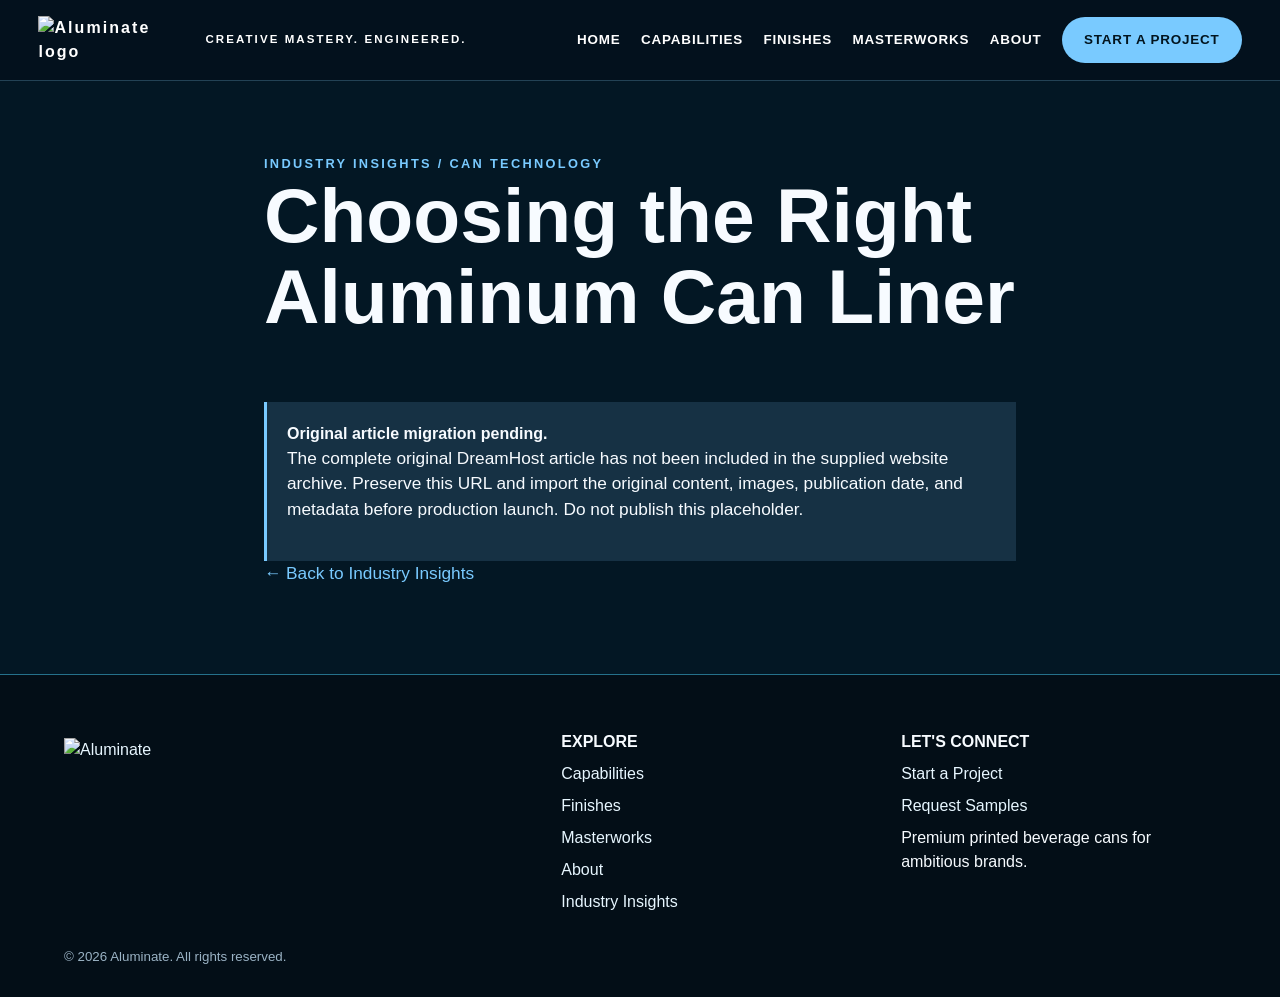
==== choosing-the-right-aluminum-can-liner/index.html @ 7c27d5e4 "Aluminate website v1.14 11 revisions and SEO work" ====
<!doctype html><html lang="en"><head><meta charset="utf-8"><meta name="viewport" content="width=device-width,initial-scale=1"><title>Choosing the Right Aluminum Can Liner | Aluminate Industry Insights</title><meta name="description" content="Choosing the Right Aluminum Can Liner. An Aluminate Industry Insights resource for beverage brands."><link rel="canonical" href="https://aluminatecans.com/choosing-the-right-aluminum-can-liner/"><link rel="stylesheet" href="/style.css"><script type="application/ld+json">{"@context": "https://schema.org", "@type": "WebPage", "name": "Choosing the Right Aluminum Can Liner", "url": "https://aluminatecans.com/choosing-the-right-aluminum-can-liner/"}</script></head><body><div id="header"></div><main><article class="article-shell"><span class="eyebrow">INDUSTRY INSIGHTS / CAN TECHNOLOGY</span><h1>Choosing the Right Aluminum Can Liner</h1><div class="seo-note"><strong>Original article migration pending.</strong><p>The complete original DreamHost article has not been included in the supplied website archive. Preserve this URL and import the original content, images, publication date, and metadata before production launch. Do not publish this placeholder.</p></div><p><a href="/industry-insights/">← Back to Industry Insights</a></p></article></main><div id="footer"></div><script src="/site.js"></script></body></html>
---- style.css ----
:root{--navy:#031724;--deep:#06101b;--blue:#79caff;--line:#25718b;--white:#f7fbff}*{box-sizing:border-box}html{scroll-behavior:smooth}body{margin:0;background:var(--navy);color:var(--white);font-family:Arial,Helvetica,sans-serif;line-height:1.5}a{color:var(--blue);text-decoration:none}a:hover{text-decoration:underline}img{max-width:100%;height:auto}h1,h2,h3,p{margin-top:0}h1{font-size:clamp(2.7rem,6vw,5.8rem);line-height:1.06}h2{font-size:clamp(1.8rem,3.3vw,3.1rem);line-height:1.14}h3{font-size:1.25rem}em{font-style:normal;color:var(--blue)}.eyebrow,.c-kicker,.feyebrow,.number{font-size:.8rem;letter-spacing:.18em;color:var(--blue);font-weight:800}.site-header{display:flex;align-items:center;justify-content:space-between;padding:16px 3%;background:#04121ddf;position:sticky;top:0;z-index:10;gap:20px;border-bottom:1px solid #234255}.site-header .brand{display:flex;align-items:center;gap:12px;color:white;font-weight:800;letter-spacing:.13em}.brand img{width:155px}.brand small{font-size:.72rem;color:#fff}.site-nav{display:flex;gap:clamp(8px,1.6vw,26px);align-items:center;flex-wrap:wrap}.site-nav a{color:white;font-size:.84rem;font-weight:700;letter-spacing:.06em}.site-nav .nav-cta,.btn{background:var(--blue);color:#02141e;border-radius:30px;padding:13px 22px;display:inline-block;font-weight:800;transition:background .2s}.site-nav .nav-cta:hover,.btn:hover{background:#a6e0ff;color:#02141e;text-decoration:none}.btn.secondary{background:transparent;color:white;border:1px solid #a8d6ed}.section{padding:75px max(4%,calc((100vw - 1320px)/2));background:#071622}.section.light{background:#eaf1f4;color:#061a2b}.wide{max-width:1300px;margin:auto}.grid2{display:grid;grid-template-columns:1fr 1fr;gap:40px;align-items:center}.grid5{display:grid;grid-template-columns:repeat(5,1fr);gap:16px;margin:30px 0}.tile{background:#132431;border:1px solid #355064;padding:24px;border-radius:7px}.tile p{font-size:.94rem}.photo{width:100%;border-radius:5px;object-fit:cover}.hero{min-height:680px;position:relative;background:center/cover no-repeat url('hero-v14.jpg');display:flex;align-items:center}.hero-shade,.feel-shade{position:absolute;inset:0;background:linear-gradient(90deg,#03101de8 0%,#03101d98 35%,transparent 76%)}.hero-copy{position:relative;max-width:650px;padding:55px 5%;z-index:1}.hero-copy p,.subhero p{font-size:1.2rem}.hero-artline{position:absolute;bottom:5%;right:4%;font-size:clamp(1.7rem,3.7vw,3.6rem);font-weight:900;text-align:right;line-height:1.04}.actions{display:flex;gap:15px;flex-wrap:wrap;margin-top:25px}.feel-v14{min-height:510px;background:center/cover no-repeat url('north-ridge-v14.jpg');position:relative;display:flex;align-items:center}.feel-copy{position:relative;z-index:1;max-width:560px;margin-left:5%;padding:40px}.banner{padding:85px 4%;text-align:center;background:linear-gradient(125deg,#0d3045,#030d18)}.subhero{padding:110px 5%;min-height:430px;background:linear-gradient(90deg,#07111c,#12344b)}.about-hero{position:relative;overflow:hidden;min-height:530px}.about-hero-photo{position:absolute;inset:0;background:url('about-retail-revised.jpg') center/cover;opacity:.4}.about-hero>h1,.about-hero>p,.about-hero>.eyebrow{position:relative;max-width:1100px}.about-hero h1 span{white-space:nowrap}.about-values{max-width:1500px;margin:auto}.about-value{display:grid;grid-template-columns:1fr 1fr;min-height:420px;border-bottom:1px solid var(--line)}.about-value:nth-child(even) .about-value-image,.about-value:nth-child(even) .about-growth-unified,.about-value:nth-child(even) .about-cycle-visual{order:2}.about-value-image,.about-growth-unified,.about-cycle-visual{background-size:cover;background-position:center;min-height:380px}.about-growth-unified{background-image:url('about-growth-unified.jpg')}.about-cycle-visual{background-image:url('about-sustainability-cycle.jpg');background-size:contain;background-repeat:no-repeat}.about-value-copy{padding:65px 8%;align-self:center}.portfolio-grid{display:grid;grid-template-columns:repeat(3,1fr);gap:22px;margin-top:32px}.portfolio-card{background:#102536;border:1px solid #274d61;border-radius:8px;overflow:hidden}.portfolio-image img{width:100%;height:310px;object-fit:cover;display:block}.portfolio-card-copy{padding:22px}.portfolio-note{font-size:.8rem;color:#c3d2df;margin-top:28px}.site-footer{padding:55px 5% 30px;border-top:1px solid var(--line);display:grid;grid-template-columns:1.5fr 1fr 1fr;gap:25px;background:#030e17}.site-footer img{max-width:230px}.site-footer a{display:block;margin:8px 0;color:#e7f6ff}.site-footer small{grid-column:1/-1;color:#9bb3c5}.contact-form{width:100%;height:760px;border:0;border-radius:8px;background:#fff}.c-hero{background:linear-gradient(90deg,#031420,#12344b);padding:70px 4%}.c-band{display:grid;grid-template-columns:36% 40% 24%;border-bottom:1px solid var(--line);min-height:330px}.c-photo{background-size:cover;background-position:center;min-height:320px}.c-eagle-img{background-image:url('cap-eagle.jpg')}.c-surface-img{background-image:url('cap-surface.jpg')}.c-plasma-img{background-image:url('cap-plasma.jpg')}.c-lineup-img{background-image:url('cap-lineup.jpg')}.c-copy{padding:36px}.c-side-list,.c-checks{padding:30px 18px;border-left:1px solid #366078}.c-side-list>div,.c-checks>div{margin-bottom:15px}.c-checks>div:before{content:'✓';color:var(--blue);margin-right:12px}.c-link{font-weight:800}.c-color{padding:40px 4%;border-bottom:1px solid var(--line)}.c-color-grid{display:grid;grid-template-columns:1fr 1fr 1fr;gap:20px}.c-color svg{max-width:100%}.c-inknotes{padding:15px}.c-ink{display:flex;gap:14px;margin:16px 0}.c-ink i{width:24px;height:24px;border-radius:50%;flex-shrink:0}.c-benefits,.fbenefits{display:flex;justify-content:space-around;gap:20px;padding:25px 3%;border-top:1px solid var(--line);border-bottom:1px solid var(--line)}.c-benefits>div,.fbenefits>div{display:flex;align-items:center;gap:14px}.c-benefits svg,.fbenefits svg{width:42px;height:42px;fill:none;stroke:var(--blue);stroke-width:2.3}.c-bottom{padding:50px 5%;background:#0c3046}.c-bottom-row{display:flex;align-items:center;justify-content:space-between;gap:20px}.c-button{padding:14px 24px;border-radius:30px;border:1px solid #9fcbe2}.c-button-fill{background:var(--blue);color:#051724}.c-bottom-note{font-size:.75rem}.c-mini-icon svg{width:32px;height:32px;fill:none;stroke:var(--blue);stroke-width:2}.c-swatch{display:inline-block;width:35px;height:22px;background:#21415b;margin-right:10px}.c-legend,.c-benefits small{font-size:.7rem}.c-legend{display:flex;gap:20px}.c-disclaimer{font-size:.7rem}.fhero{min-height:520px;display:flex;align-items:center;background:linear-gradient(90deg,#03121be8,#03121b20),url('cap-surface.jpg') center/cover}.fhero-copy{padding:55px 5%;max-width:720px}.feyebrow span{color:#fff}.feyebrow b{color:var(--blue)}.fshowcase{padding:25px 4% 55px;background:#051b2a}.fstage{height:360px;background:url('cap-surface.jpg') center/cover;border-radius:6px}.fstage-captions{display:grid;grid-template-columns:repeat(4,1fr);text-align:center;gap:15px}.fstage-captions>div{padding:20px;border-right:1px solid #3d6d83}.fmetal{display:grid;grid-template-columns:1.3fr .8fr 1fr 1fr;gap:24px;padding:55px 4%;align-items:center;border-top:1px solid var(--line)}.fmetal-can img,.fmetal-macro{max-height:360px;object-fit:cover}.fmetal-scale>div{margin:15px 0;border-left:2px solid var(--blue);padding-left:12px}.fmetal-scale span{display:block;color:var(--blue)}.fmetal small{grid-column:1/-1}.fdepth{min-height:340px;background:linear-gradient(90deg,#03121de8,#03121d22),url('cap-surface.jpg') center/cover;display:flex;align-items:center}.fdepth-copy{max-width:560px;padding:45px 5%}.foptions{padding:50px 4%}.fswatch-grid{display:grid;grid-template-columns:repeat(4,1fr);gap:25px}.fswatch-grid img{width:100%;height:120px;object-fit:cover;border:1px solid #7a9db0;border-radius:10px}.fswatch-grid h3{margin:6px 0}.fswatch-grid p{font-size:.86rem}.fcta{padding:65px 5%;text-align:center;background:#0c3046}.fcta-actions{display:flex;justify-content:center;gap:30px}.fcta-primary{background:var(--blue);color:#031724;padding:14px 22px;border-radius:30px}.insights-grid{display:grid;grid-template-columns:repeat(2,1fr);gap:25px}.insight-card{padding:28px;border:1px solid #396078;background:#102738;border-radius:8px}.article-shell{max-width:880px;margin:auto;padding:70px 5%}.article-shell p{font-size:1.08rem}.seo-note{background:#163144;border-left:3px solid var(--blue);padding:20px}@media(max-width:850px){.site-header{position:relative;flex-direction:column}.site-nav{justify-content:center}.grid2,.about-value,.c-band,.c-color-grid,.fmetal{grid-template-columns:1fr}.grid5,.portfolio-grid{grid-template-columns:repeat(2,1fr)}.fstage-captions,.fswatch-grid{grid-template-columns:repeat(2,1fr)}.site-footer{grid-template-columns:1fr 1fr}.hero{min-height:620px}.hero-artline{font-size:1.7rem}.about-hero h1 span{white-space:normal}}@media(max-width:520px){.grid5,.portfolio-grid,.insights-grid,.fswatch-grid{grid-template-columns:1fr}.site-footer{grid-template-columns:1fr}.c-benefits,.fbenefits{flex-wrap:wrap}.hero-copy{padding:35px 6%}.fstage{height:240px}}
/* v1.14 Capabilities alignment and shared accent color */
.c-hero{min-height:430px;position:relative;display:flex;align-items:center;background:linear-gradient(90deg,#031420ed,#03142066),url('cap-hero.jpg') right center/cover}.c-hero-copy{position:relative;z-index:1;max-width:760px}.c-hero-copy h1{font-size:clamp(2.5rem,5vw,4.8rem)}.c-hero-can{display:none}.c-eagle{background-image:url('cap-eagle.jpg')}.c-stat{padding:35px 18px;color:var(--blue);font-weight:800;font-size:1.2rem}.c-stat strong{display:block;font-size:3rem;line-height:1}.c-color-main{display:grid;grid-template-columns:1fr 1fr 1fr;gap:25px;align-items:center}.c-spectrum{max-width:480px}.c-color-copy{max-width:470px}.c-inknotes{border-left:1px solid var(--line)}.c-bottom-row h2{margin:0}.fbenefits strong{font-size:.86rem}.fbenefits svg{flex-shrink:0}.ghl-form-wrap{max-width:850px;margin:auto;min-height:720px}.ghl-form-wrap iframe{min-height:720px;width:100%;border:0}.portfolio-card img{background:#0c2335}.c-plasma-img{background-position:left center}@media(max-width:850px){.c-color-main{grid-template-columns:1fr}.c-hero{background-position:center}.c-stat{padding:20px}}
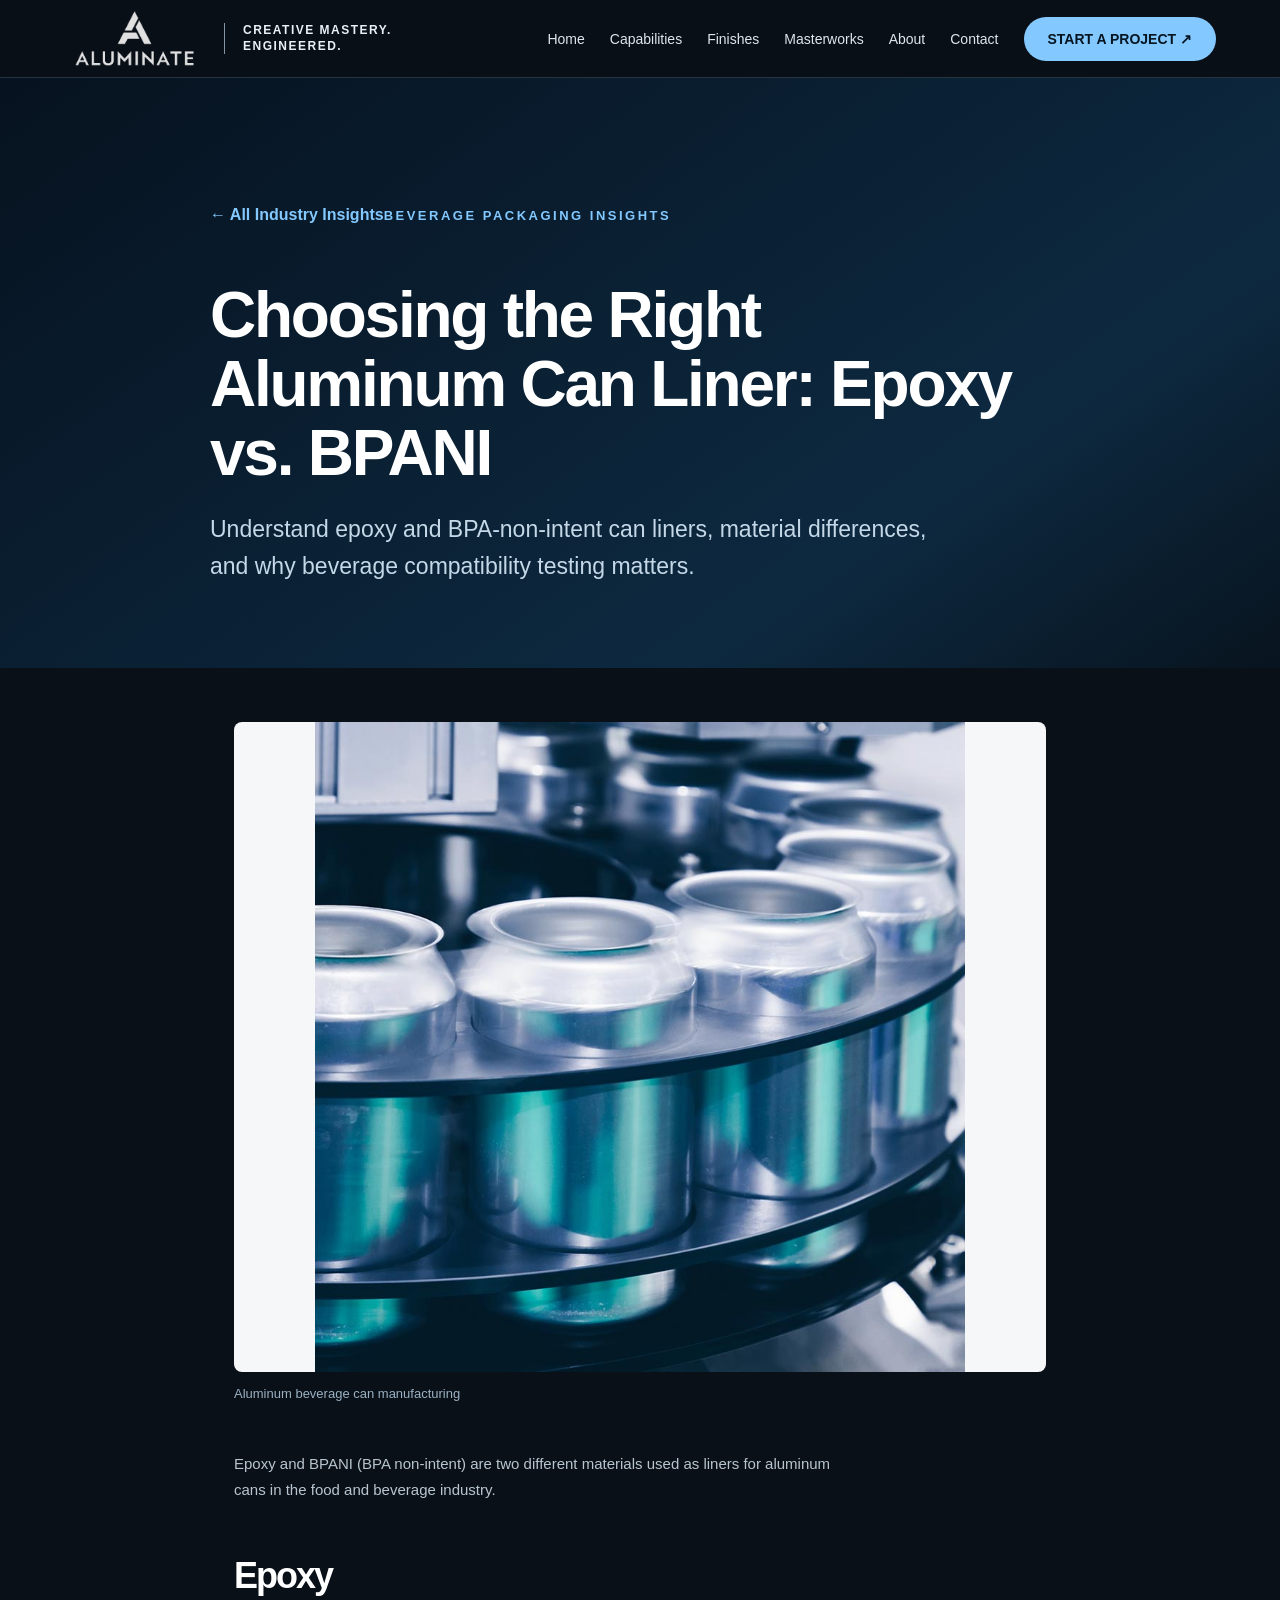
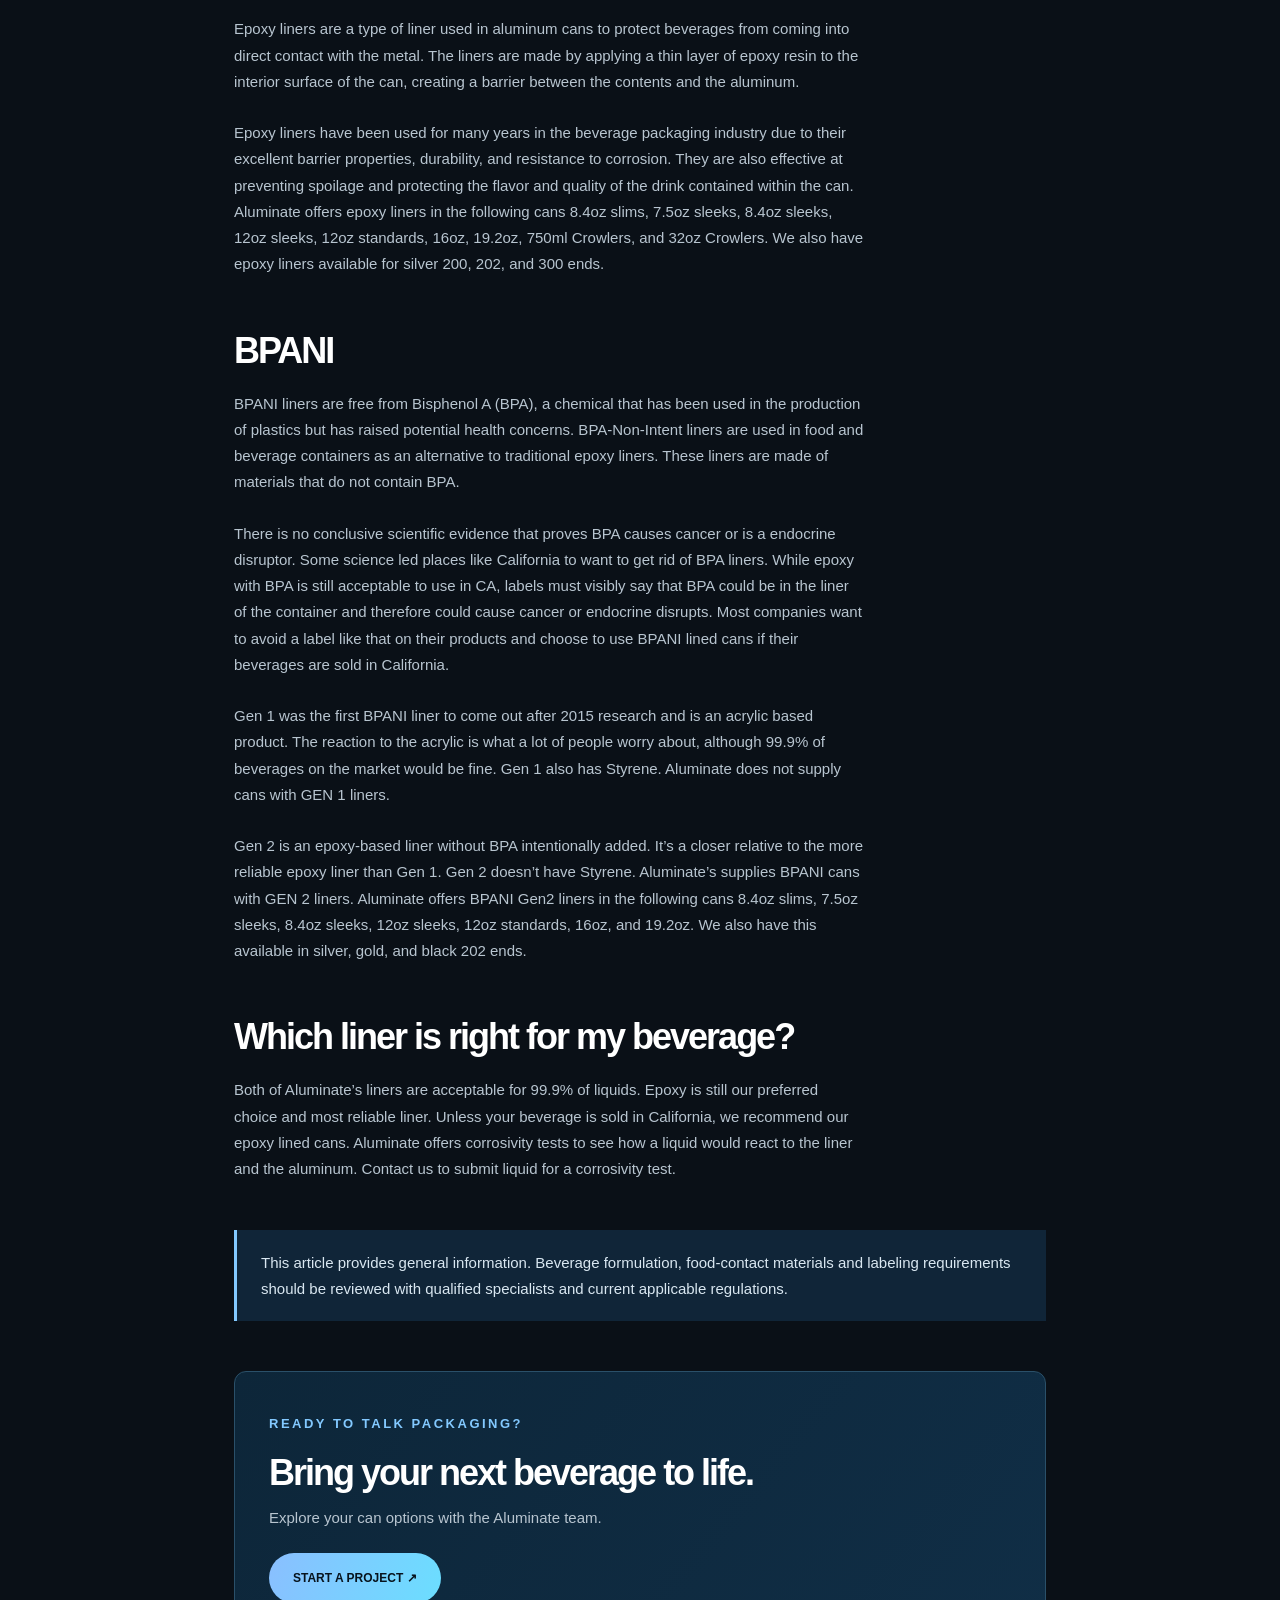
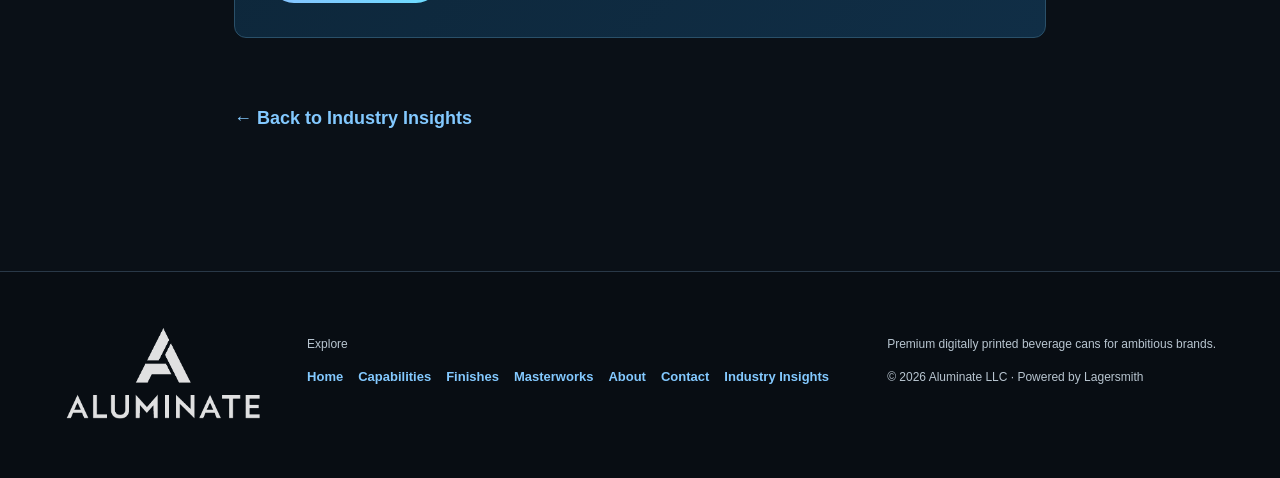
==== commit 74d6466e: "Aluminate website v2.0 Initial launch version" ====
--- a/choosing-the-right-aluminum-can-liner/index.html
+++ b/choosing-the-right-aluminum-can-liner/index.html
@@ -1 +1 @@
-<!doctype html><html lang="en"><head><meta charset="utf-8"><meta name="viewport" content="width=device-width,initial-scale=1"><title>Choosing the Right Aluminum Can Liner | Aluminate Industry Insights</title><meta name="description" content="Choosing the Right Aluminum Can Liner. An Aluminate Industry Insights resource for beverage brands."><link rel="canonical" href="https://aluminatecans.com/choosing-the-right-aluminum-can-liner/"><link rel="stylesheet" href="/style.css"><script type="application/ld+json">{"@context": "https://schema.org", "@type": "WebPage", "name": "Choosing the Right Aluminum Can Liner", "url": "https://aluminatecans.com/choosing-the-right-aluminum-can-liner/"}</script></head><body><div id="header"></div><main><article class="article-shell"><span class="eyebrow">INDUSTRY INSIGHTS / CAN TECHNOLOGY</span><h1>Choosing the Right Aluminum Can Liner</h1><div class="seo-note"><strong>Original article migration pending.</strong><p>The complete original DreamHost article has not been included in the supplied website archive. Preserve this URL and import the original content, images, publication date, and metadata before production launch. Do not publish this placeholder.</p></div><p><a href="/industry-insights/">← Back to Industry Insights</a></p></article></main><div id="footer"></div><script src="/site.js"></script></body></html>+<!doctype html><html lang="en"><head><meta charset="utf-8"><meta name="viewport" content="width=device-width,initial-scale=1"><meta name="theme-color" content="#0a1017"><base href="/"><title>Choosing the Right Aluminum Can Liner: Epoxy vs. BPANI | Aluminate</title><meta name="description" content="Compare epoxy and BPANI beverage can liners, learn about Gen 1 and Gen 2 formulations, and explore liner compatibility testing."><link rel="canonical" href="https://aluminatecans.com/choosing-the-right-aluminum-can-liner/"><meta property="og:type" content="article"><meta property="og:title" content="Choosing the Right Aluminum Can Liner: Epoxy vs. BPANI"><meta property="og:description" content="Compare epoxy and BPANI beverage can liners, learn about Gen 1 and Gen 2 formulations, and explore liner compatibility testing."><meta property="og:url" content="https://aluminatecans.com/choosing-the-right-aluminum-can-liner/"><meta property="og:image" content="https://aluminatecans.com/industry-insights/aluminum-can-liner-production.jpg"><meta name="twitter:card" content="summary_large_image"><link rel="stylesheet" href="/style.css"><link rel="stylesheet" href="/insights.css"><script type="application/ld+json">{"@context": "https://schema.org", "@type": "BlogPosting", "headline": "Choosing the Right Aluminum Can Liner: Epoxy vs. BPANI", "description": "Compare epoxy and BPANI beverage can liners, learn about Gen 1 and Gen 2 formulations, and explore liner compatibility testing.", "mainEntityOfPage": {"@type": "WebPage", "@id": "https://aluminatecans.com/choosing-the-right-aluminum-can-liner/"}, "url": "https://aluminatecans.com/choosing-the-right-aluminum-can-liner/", "image": "https://aluminatecans.com/industry-insights/aluminum-can-liner-production.jpg", "author": {"@type": "Organization", "name": "Aluminate"}, "publisher": {"@type": "Organization", "name": "Aluminate", "url": "https://aluminatecans.com"}}</script></head><body data-page="insights"><div id="header"></div><main><section class="article-head"><div class="article-container"><a class="article-back" href="/industry-insights/">← All Industry Insights</a><span class="eyebrow">BEVERAGE PACKAGING INSIGHTS</span><h1>Choosing the Right Aluminum Can Liner: Epoxy vs. BPANI</h1><p class="article-deck">Understand epoxy and BPA-non-intent can liners, material differences, and why beverage compatibility testing matters.</p></div></section><article class="article-container article-body"><figure class="article-figure"><img src="/industry-insights/aluminum-can-liner-production.jpg" alt="Unprinted aluminum beverage cans moving through an industrial can manufacturing line" loading="eager"><figcaption>Aluminum beverage can manufacturing</figcaption></figure><p>Epoxy and BPANI (BPA non-intent) are two different materials used as liners for aluminum cans in the food and beverage industry.</p><h2>Epoxy</h2><p>Epoxy liners are a type of liner used in aluminum cans to protect beverages from coming into direct contact with the metal. The liners are made by applying a thin layer of epoxy resin to the interior surface of the can, creating a barrier between the contents and the aluminum.</p><p>Epoxy liners have been used for many years in the beverage packaging industry due to their excellent barrier properties, durability, and resistance to corrosion. They are also effective at preventing spoilage and protecting the flavor and quality of the drink contained within the can. Aluminate offers epoxy liners in the following cans 8.4oz slims, 7.5oz sleeks, 8.4oz sleeks, 12oz sleeks, 12oz standards, 16oz, 19.2oz, 750ml Crowlers, and 32oz Crowlers. We also have epoxy liners available for silver 200, 202, and 300 ends.</p><h2>BPANI</h2><p>BPANI liners are free from Bisphenol A (BPA), a chemical that has been used in the production of plastics but has raised potential health concerns. BPA-Non-Intent liners are used in food and beverage containers as an alternative to traditional epoxy liners. These liners are made of materials that do not contain BPA.</p><p>There is no conclusive scientific evidence that proves BPA causes cancer or is a endocrine disruptor. Some science led places like California to want to get rid of BPA liners. While epoxy with BPA is still acceptable to use in CA, labels must visibly say that BPA could be in the liner of the container and therefore could cause cancer or endocrine disrupts. Most companies want to avoid a label like that on their products and choose to use BPANI lined cans if their beverages are sold in California.</p><p>Gen 1 was the first BPANI liner to come out after 2015 research and is an acrylic based product. The reaction to the acrylic is what a lot of people worry about, although 99.9% of beverages on the market would be fine. Gen 1 also has Styrene. Aluminate does not supply cans with GEN 1 liners.</p><p>Gen 2 is an epoxy-based liner without BPA intentionally added. It’s a closer relative to the more reliable epoxy liner than Gen 1. Gen 2 doesn’t have Styrene. Aluminate’s supplies BPANI cans with GEN 2 liners. Aluminate offers BPANI Gen2 liners in the following cans 8.4oz slims, 7.5oz sleeks, 8.4oz sleeks, 12oz sleeks, 12oz standards, 16oz, and 19.2oz. We also have this available in silver, gold, and black 202 ends.</p><h2>Which liner is right for my beverage?</h2><p>Both of Aluminate’s liners are acceptable for 99.9% of liquids. Epoxy is still our preferred choice and most reliable liner. Unless your beverage is sold in California, we recommend our epoxy lined cans. Aluminate offers corrosivity tests to see how a liquid would react to the liner and the aluminum. Contact us to submit liquid for a corrosivity test.</p><div class="article-note">This article provides general information. Beverage formulation, food-contact materials and labeling requirements should be reviewed with qualified specialists and current applicable regulations.</div><div class="article-cta"><span class="eyebrow">READY TO TALK PACKAGING?</span><h2>Bring your next beverage to life.</h2><p>Explore your can options with the Aluminate team.</p><a class="btn" href="/contact.html">START A PROJECT ↗</a></div><a class="article-back" href="/industry-insights/">← Back to Industry Insights</a></article></main><div id="footer"></div><script src="/site.js"></script></body></html>
--- a/style.css
+++ b/style.css
@@ -1,4 +1,107 @@
+:root{--bg:#0a1017;--panel:#121b25;--blue:#83c9ff;--ink:#101820;--muted:#a6b3c0;--line:#293744}*{box-sizing:border-box}html{scroll-behavior:smooth}body{margin:0;background:var(--bg);color:#fff;font-family:Inter,'Arial',sans-serif}a{color:inherit;text-decoration:none}button,input,textarea,select{font:inherit}header{height:78px;display:flex;align-items:center;justify-content:space-between;padding:0 5vw;background:#0a1017ee;position:sticky;top:0;z-index:20;border-bottom:1px solid #263440}.logo{font-size:24px;letter-spacing:5px;font-weight:800}.logo small{font-size:8px;letter-spacing:3px;display:block;color:var(--muted);margin-top:4px}nav{display:flex;gap:25px;align-items:center}nav a{font-size:12px;color:#dce6ef}nav a:hover,.link:hover{color:var(--blue)}.btn{display:inline-block;background:linear-gradient(110deg,#8abfff,#6bdeff);color:#07131d;padding:14px 24px;border:0;border-radius:30px;font-size:12px;font-weight:800;cursor:pointer}.btn.secondary{background:transparent;color:white;border:1px solid #738392}.btn:hover{filter:brightness(1.13)}.menu{display:none;background:transparent;color:white;border:0;font-size:25px}.hero{min-height:620px;display:grid;grid-template-columns:49% 51%;align-items:center;padding:70px 5vw;overflow:hidden;background:radial-gradient(circle at 76% 50%,#253c52 0%,#0a1017 55%)}.hero img{width:100%;max-height:510px;object-fit:contain;filter:drop-shadow(0 30px 35px #0009)}.eyebrow{text-transform:uppercase;font-size:10px;font-weight:800;letter-spacing:2.6px;color:var(--blue)}h1{font-size:clamp(48px,6.4vw,100px);line-height:.98;letter-spacing:-4px;margin:24px 0}h1 em{font-style:normal;color:var(--blue)}h2{font-size:clamp(34px,4.2vw,64px);line-height:1.05;letter-spacing:-2px;margin:18px 0}h3{font-size:24px;letter-spacing:-.7px}p{color:#b8c5d0;line-height:1.75;font-size:15px;max-width:630px}.actions{display:flex;gap:12px;flex-wrap:wrap;margin-top:30px}.section{padding:90px 5vw}.light{background:#f2f3f3;color:#0e1822}.light p{color:#4e5965}.grid2{display:grid;grid-template-columns:1fr 1fr;gap:55px;align-items:center}.grid3{display:grid;grid-template-columns:repeat(3,1fr);gap:18px}.grid4{display:grid;grid-template-columns:repeat(4,1fr);gap:14px}.photo{width:100%;border-radius:8px;object-fit:cover;max-height:500px}.tile{background:#141e29;border:1px solid #293847;border-radius:10px;padding:27px;min-height:180px}.tile b{display:block;font-size:17px;margin:15px 0}.tile p{font-size:13px;margin:0}.number{color:var(--blue);font-size:12px;letter-spacing:2px}.wide{max-width:1120px;margin:auto}.banner{background:radial-gradient(circle at 70% 50%,#284a70,#0c121b 60%);padding:100px 5vw;text-align:center}.banner p{margin:12px auto}.footer{padding:50px 5vw;background:#080d13;border-top:1px solid #293847;display:flex;justify-content:space-between;gap:25px;flex-wrap:wrap}.footer p{font-size:12px}.subhero{padding:100px 5vw 70px;background:radial-gradient(circle at 85% 0,#1c344b,#0a1017 55%)}.subhero h1{font-size:clamp(48px,6vw,82px);max-width:900px}.cardimg{width:100%;height:260px;object-fit:cover;border-radius:8px}.feature{padding:24px;border-left:1px solid #53677a}.feature h3{margin:8px 0}.chip{display:inline-block;border:1px solid #567087;border-radius:30px;padding:8px 13px;margin:5px;font-size:11px}.form{max-width:800px;margin:auto;display:grid;grid-template-columns:1fr 1fr;gap:17px}.form label{font-size:12px;color:#b8c8d8;display:block}.form input,.form textarea,.form select{width:100%;padding:14px;background:#14202b;border:1px solid #405366;border-radius:6px;color:white;margin-top:8px}.form textarea{min-height:130px}.span2{grid-column:span 2}.note{border-left:3px solid #7ac9ff;padding:14px 20px;background:#15212c;color:#b6c7d5;font-size:13px;line-height:1.7}.swatches{display:flex;gap:8px;margin-top:22px}.swatches span{height:12px;width:60px;border-radius:20px}.link{color:var(--blue);font-size:13px;font-weight:700}.reveal{opacity:0;transform:translateY(20px);transition:.65s}.reveal.visible{opacity:1;transform:none}@media(max-width:850px){header{height:68px}.menu{display:block}nav{display:none;position:absolute;top:68px;left:0;right:0;background:#101a24;padding:25px;flex-direction:column;align-items:flex-start}nav.open{display:flex}.hero,.grid2{grid-template-columns:1fr}.hero{padding-top:65px}.hero img{max-height:370px}.grid3,.grid4{grid-template-columns:1fr 1fr}h1{letter-spacing:-2px}.section{padding:65px 6vw}}@media(max-width:520px){.grid3,.grid4,.form{grid-template-columns:1fr}.span2{grid-column:span 1}.logo{font-size:18px}.hero{min-height:0}.section{padding:55px 6vw}}
 
-:root{--navy:#031724;--deep:#06101b;--blue:#79caff;--line:#25718b;--white:#f7fbff}*{box-sizing:border-box}html{scroll-behavior:smooth}body{margin:0;background:var(--navy);color:var(--white);font-family:Arial,Helvetica,sans-serif;line-height:1.5}a{color:var(--blue);text-decoration:none}a:hover{text-decoration:underline}img{max-width:100%;height:auto}h1,h2,h3,p{margin-top:0}h1{font-size:clamp(2.7rem,6vw,5.8rem);line-height:1.06}h2{font-size:clamp(1.8rem,3.3vw,3.1rem);line-height:1.14}h3{font-size:1.25rem}em{font-style:normal;color:var(--blue)}.eyebrow,.c-kicker,.feyebrow,.number{font-size:.8rem;letter-spacing:.18em;color:var(--blue);font-weight:800}.site-header{display:flex;align-items:center;justify-content:space-between;padding:16px 3%;background:#04121ddf;position:sticky;top:0;z-index:10;gap:20px;border-bottom:1px solid #234255}.site-header .brand{display:flex;align-items:center;gap:12px;color:white;font-weight:800;letter-spacing:.13em}.brand img{width:155px}.brand small{font-size:.72rem;color:#fff}.site-nav{display:flex;gap:clamp(8px,1.6vw,26px);align-items:center;flex-wrap:wrap}.site-nav a{color:white;font-size:.84rem;font-weight:700;letter-spacing:.06em}.site-nav .nav-cta,.btn{background:var(--blue);color:#02141e;border-radius:30px;padding:13px 22px;display:inline-block;font-weight:800;transition:background .2s}.site-nav .nav-cta:hover,.btn:hover{background:#a6e0ff;color:#02141e;text-decoration:none}.btn.secondary{background:transparent;color:white;border:1px solid #a8d6ed}.section{padding:75px max(4%,calc((100vw - 1320px)/2));background:#071622}.section.light{background:#eaf1f4;color:#061a2b}.wide{max-width:1300px;margin:auto}.grid2{display:grid;grid-template-columns:1fr 1fr;gap:40px;align-items:center}.grid5{display:grid;grid-template-columns:repeat(5,1fr);gap:16px;margin:30px 0}.tile{background:#132431;border:1px solid #355064;padding:24px;border-radius:7px}.tile p{font-size:.94rem}.photo{width:100%;border-radius:5px;object-fit:cover}.hero{min-height:680px;position:relative;background:center/cover no-repeat url('hero-v14.jpg');display:flex;align-items:center}.hero-shade,.feel-shade{position:absolute;inset:0;background:linear-gradient(90deg,#03101de8 0%,#03101d98 35%,transparent 76%)}.hero-copy{position:relative;max-width:650px;padding:55px 5%;z-index:1}.hero-copy p,.subhero p{font-size:1.2rem}.hero-artline{position:absolute;bottom:5%;right:4%;font-size:clamp(1.7rem,3.7vw,3.6rem);font-weight:900;text-align:right;line-height:1.04}.actions{display:flex;gap:15px;flex-wrap:wrap;margin-top:25px}.feel-v14{min-height:510px;background:center/cover no-repeat url('north-ridge-v14.jpg');position:relative;display:flex;align-items:center}.feel-copy{position:relative;z-index:1;max-width:560px;margin-left:5%;padding:40px}.banner{padding:85px 4%;text-align:center;background:linear-gradient(125deg,#0d3045,#030d18)}.subhero{padding:110px 5%;min-height:430px;background:linear-gradient(90deg,#07111c,#12344b)}.about-hero{position:relative;overflow:hidden;min-height:530px}.about-hero-photo{position:absolute;inset:0;background:url('about-retail-revised.jpg') center/cover;opacity:.4}.about-hero>h1,.about-hero>p,.about-hero>.eyebrow{position:relative;max-width:1100px}.about-hero h1 span{white-space:nowrap}.about-values{max-width:1500px;margin:auto}.about-value{display:grid;grid-template-columns:1fr 1fr;min-height:420px;border-bottom:1px solid var(--line)}.about-value:nth-child(even) .about-value-image,.about-value:nth-child(even) .about-growth-unified,.about-value:nth-child(even) .about-cycle-visual{order:2}.about-value-image,.about-growth-unified,.about-cycle-visual{background-size:cover;background-position:center;min-height:380px}.about-growth-unified{background-image:url('about-growth-unified.jpg')}.about-cycle-visual{background-image:url('about-sustainability-cycle.jpg');background-size:contain;background-repeat:no-repeat}.about-value-copy{padding:65px 8%;align-self:center}.portfolio-grid{display:grid;grid-template-columns:repeat(3,1fr);gap:22px;margin-top:32px}.portfolio-card{background:#102536;border:1px solid #274d61;border-radius:8px;overflow:hidden}.portfolio-image img{width:100%;height:310px;object-fit:cover;display:block}.portfolio-card-copy{padding:22px}.portfolio-note{font-size:.8rem;color:#c3d2df;margin-top:28px}.site-footer{padding:55px 5% 30px;border-top:1px solid var(--line);display:grid;grid-template-columns:1.5fr 1fr 1fr;gap:25px;background:#030e17}.site-footer img{max-width:230px}.site-footer a{display:block;margin:8px 0;color:#e7f6ff}.site-footer small{grid-column:1/-1;color:#9bb3c5}.contact-form{width:100%;height:760px;border:0;border-radius:8px;background:#fff}.c-hero{background:linear-gradient(90deg,#031420,#12344b);padding:70px 4%}.c-band{display:grid;grid-template-columns:36% 40% 24%;border-bottom:1px solid var(--line);min-height:330px}.c-photo{background-size:cover;background-position:center;min-height:320px}.c-eagle-img{background-image:url('cap-eagle.jpg')}.c-surface-img{background-image:url('cap-surface.jpg')}.c-plasma-img{background-image:url('cap-plasma.jpg')}.c-lineup-img{background-image:url('cap-lineup.jpg')}.c-copy{padding:36px}.c-side-list,.c-checks{padding:30px 18px;border-left:1px solid #366078}.c-side-list>div,.c-checks>div{margin-bottom:15px}.c-checks>div:before{content:'✓';color:var(--blue);margin-right:12px}.c-link{font-weight:800}.c-color{padding:40px 4%;border-bottom:1px solid var(--line)}.c-color-grid{display:grid;grid-template-columns:1fr 1fr 1fr;gap:20px}.c-color svg{max-width:100%}.c-inknotes{padding:15px}.c-ink{display:flex;gap:14px;margin:16px 0}.c-ink i{width:24px;height:24px;border-radius:50%;flex-shrink:0}.c-benefits,.fbenefits{display:flex;justify-content:space-around;gap:20px;padding:25px 3%;border-top:1px solid var(--line);border-bottom:1px solid var(--line)}.c-benefits>div,.fbenefits>div{display:flex;align-items:center;gap:14px}.c-benefits svg,.fbenefits svg{width:42px;height:42px;fill:none;stroke:var(--blue);stroke-width:2.3}.c-bottom{padding:50px 5%;background:#0c3046}.c-bottom-row{display:flex;align-items:center;justify-content:space-between;gap:20px}.c-button{padding:14px 24px;border-radius:30px;border:1px solid #9fcbe2}.c-button-fill{background:var(--blue);color:#051724}.c-bottom-note{font-size:.75rem}.c-mini-icon svg{width:32px;height:32px;fill:none;stroke:var(--blue);stroke-width:2}.c-swatch{display:inline-block;width:35px;height:22px;background:#21415b;margin-right:10px}.c-legend,.c-benefits small{font-size:.7rem}.c-legend{display:flex;gap:20px}.c-disclaimer{font-size:.7rem}.fhero{min-height:520px;display:flex;align-items:center;background:linear-gradient(90deg,#03121be8,#03121b20),url('cap-surface.jpg') center/cover}.fhero-copy{padding:55px 5%;max-width:720px}.feyebrow span{color:#fff}.feyebrow b{color:var(--blue)}.fshowcase{padding:25px 4% 55px;background:#051b2a}.fstage{height:360px;background:url('cap-surface.jpg') center/cover;border-radius:6px}.fstage-captions{display:grid;grid-template-columns:repeat(4,1fr);text-align:center;gap:15px}.fstage-captions>div{padding:20px;border-right:1px solid #3d6d83}.fmetal{display:grid;grid-template-columns:1.3fr .8fr 1fr 1fr;gap:24px;padding:55px 4%;align-items:center;border-top:1px solid var(--line)}.fmetal-can img,.fmetal-macro{max-height:360px;object-fit:cover}.fmetal-scale>div{margin:15px 0;border-left:2px solid var(--blue);padding-left:12px}.fmetal-scale span{display:block;color:var(--blue)}.fmetal small{grid-column:1/-1}.fdepth{min-height:340px;background:linear-gradient(90deg,#03121de8,#03121d22),url('cap-surface.jpg') center/cover;display:flex;align-items:center}.fdepth-copy{max-width:560px;padding:45px 5%}.foptions{padding:50px 4%}.fswatch-grid{display:grid;grid-template-columns:repeat(4,1fr);gap:25px}.fswatch-grid img{width:100%;height:120px;object-fit:cover;border:1px solid #7a9db0;border-radius:10px}.fswatch-grid h3{margin:6px 0}.fswatch-grid p{font-size:.86rem}.fcta{padding:65px 5%;text-align:center;background:#0c3046}.fcta-actions{display:flex;justify-content:center;gap:30px}.fcta-primary{background:var(--blue);color:#031724;padding:14px 22px;border-radius:30px}.insights-grid{display:grid;grid-template-columns:repeat(2,1fr);gap:25px}.insight-card{padding:28px;border:1px solid #396078;background:#102738;border-radius:8px}.article-shell{max-width:880px;margin:auto;padding:70px 5%}.article-shell p{font-size:1.08rem}.seo-note{background:#163144;border-left:3px solid var(--blue);padding:20px}@media(max-width:850px){.site-header{position:relative;flex-direction:column}.site-nav{justify-content:center}.grid2,.about-value,.c-band,.c-color-grid,.fmetal{grid-template-columns:1fr}.grid5,.portfolio-grid{grid-template-columns:repeat(2,1fr)}.fstage-captions,.fswatch-grid{grid-template-columns:repeat(2,1fr)}.site-footer{grid-template-columns:1fr 1fr}.hero{min-height:620px}.hero-artline{font-size:1.7rem}.about-hero h1 span{white-space:normal}}@media(max-width:520px){.grid5,.portfolio-grid,.insights-grid,.fswatch-grid{grid-template-columns:1fr}.site-footer{grid-template-columns:1fr}.c-benefits,.fbenefits{flex-wrap:wrap}.hero-copy{padding:35px 6%}.fstage{height:240px}}
-/* v1.14 Capabilities alignment and shared accent color */
-.c-hero{min-height:430px;position:relative;display:flex;align-items:center;background:linear-gradient(90deg,#031420ed,#03142066),url('cap-hero.jpg') right center/cover}.c-hero-copy{position:relative;z-index:1;max-width:760px}.c-hero-copy h1{font-size:clamp(2.5rem,5vw,4.8rem)}.c-hero-can{display:none}.c-eagle{background-image:url('cap-eagle.jpg')}.c-stat{padding:35px 18px;color:var(--blue);font-weight:800;font-size:1.2rem}.c-stat strong{display:block;font-size:3rem;line-height:1}.c-color-main{display:grid;grid-template-columns:1fr 1fr 1fr;gap:25px;align-items:center}.c-spectrum{max-width:480px}.c-color-copy{max-width:470px}.c-inknotes{border-left:1px solid var(--line)}.c-bottom-row h2{margin:0}.fbenefits strong{font-size:.86rem}.fbenefits svg{flex-shrink:0}.ghl-form-wrap{max-width:850px;margin:auto;min-height:720px}.ghl-form-wrap iframe{min-height:720px;width:100%;border:0}.portfolio-card img{background:#0c2335}.c-plasma-img{background-position:left center}@media(max-width:850px){.c-color-main{grid-template-columns:1fr}.c-hero{background-position:center}.c-stat{padding:20px}}
+/* v1.1 — supplied ALUMINATE identity */
+header .logo{display:flex;flex-direction:column;align-items:center;gap:3px;letter-spacing:normal;flex-shrink:0}header .brand-logo{width:152px;height:53px;object-fit:contain}header .logo small{font-size:8px;letter-spacing:1.6px;margin:0;white-space:nowrap;color:#aebdca}.footer-brand{display:flex;flex-direction:column;align-items:flex-start;gap:7px}.footer-brand .brand-logo{width:200px;height:106px;object-fit:contain;object-position:left center}.footer-brand span{font-size:10px;letter-spacing:2px;color:#aebdca}.brand-lockup{display:flex;align-items:center;gap:22px;margin-bottom:24px}.brand-lockup img{width:175px;height:auto}.brand-lockup span{border-left:1px solid #667989;padding-left:22px;letter-spacing:2px;font-size:11px;line-height:1.7;color:#d6e5f2}.technology-card{min-height:195px}@media(max-width:800px){header .brand-logo{width:120px;height:42px}header .logo small{font-size:6px;letter-spacing:1px}.brand-lockup{flex-wrap:wrap}.brand-lockup img{width:145px}}
+
+/* v1.2 — crisp native text and unified header brand lockup */
+header .logo{flex-direction:row;align-items:center;gap:18px;min-width:0}
+header .brand-logo{width:142px;height:62px;object-fit:contain;flex-shrink:0}
+header .header-tagline{display:block;border-left:1px solid #8296a6;padding-left:18px;color:#e7f0f7;font-size:10px;font-weight:700;line-height:1.65;letter-spacing:1.7px;white-space:nowrap;-webkit-font-smoothing:antialiased;text-rendering:optimizeLegibility}
+.hero-visual{position:relative;min-width:0}.hero-visual img{display:block;width:100%;max-height:560px;object-fit:contain}
+.hero-artline{position:absolute;right:1%;top:10%;font-size:clamp(10px,1vw,14px);font-weight:700;letter-spacing:2.4px;line-height:1.6;border-left:1px solid #8ca2b5;padding-left:14px;text-shadow:0 1px 4px #000;}
+.hero h1,.hero p,.hero .eyebrow{filter:none;text-shadow:none;text-rendering:optimizeLegibility;-webkit-font-smoothing:antialiased}
+@media(max-width:1100px){nav{gap:12px}nav a{font-size:11px}header{padding:0 3vw}.header-tagline{font-size:9px!important;letter-spacing:1px!important}}
+@media(max-width:850px){header .brand-logo{width:115px;height:50px}header .logo{gap:12px}header .header-tagline{padding-left:12px;font-size:8px!important}.hero-artline{right:3%;top:8%}}
+@media(max-width:420px){header .brand-logo{width:93px;height:43px}header .header-tagline{font-size:7px!important;letter-spacing:.5px!important}header .logo{gap:8px}}
+
+/* v1.4 approved homepage sections */
+.hero-v14{position:relative;display:flex;align-items:center;min-height:clamp(650px,52vw,850px);padding:80px 5vw;background:#09111b url('hero-v14.jpg') center center/cover no-repeat;isolation:isolate}
+.hero-v14 .hero-shade{position:absolute;inset:0;background:linear-gradient(90deg,rgba(4,10,17,.96) 0%,rgba(4,10,17,.86) 23%,rgba(4,10,17,.42) 43%,transparent 67%);z-index:-1}
+.hero-v14 .hero-copy{max-width:480px;position:relative;z-index:1}.hero-v14 h1{font-size:clamp(48px,5.4vw,82px);margin:18px 0}.hero-v14 p{max-width:410px;color:#f0f5f9;line-height:1.55;text-shadow:0 2px 12px #000b}.hero-v14 .eyebrow{color:#83c9ff}.hero-v14 .hero-artline{position:absolute;right:4%;top:13%;color:white;z-index:1}.hero-v14 .actions{gap:10px}.hero-v14 .btn{padding:14px 19px}
+.feel-v14{position:relative;isolation:isolate;display:flex;align-items:center;min-height:clamp(530px,43vw,760px);background:#08131e url('north-ridge-v14.jpg') center center/cover no-repeat;padding:90px 5vw}.feel-v14 .feel-shade{position:absolute;inset:0;z-index:-1;background:linear-gradient(90deg,rgba(5,12,21,.88),rgba(5,12,21,.63) 32%,transparent 62%)}.feel-v14 .feel-copy{max-width:490px}.feel-v14 h2{color:#fff}.feel-v14 p{color:#e3edf6;max-width:450px}.feel-v14 .eyebrow,.feel-v14 .link{color:#83c9ff}.feel-v14 .link{display:inline-block;margin-top:16px}
+@media(max-width:850px){.hero-v14{min-height:730px;align-items:flex-start;padding-top:75px;background-position:60% center}.hero-v14 .hero-shade{background:linear-gradient(180deg,#08111cf2 0%,#08111cce 35%,#08111c22 75%)}.hero-v14 .hero-artline{top:auto;bottom:6%;right:6%}.feel-v14{min-height:640px;background-position:61% center;align-items:flex-start}.feel-v14 .feel-shade{background:linear-gradient(180deg,#08111ce8 0%,#08111cba 40%,transparent 85%)}}
+@media(max-width:520px){.hero-v14{min-height:720px;padding:60px 6vw;background-position:57% center}.hero-v14 h1{font-size:clamp(44px,12vw,62px)}.hero-v14 .hero-copy{max-width:100%}.hero-v14 p{font-size:14px}.hero-v14 .hero-artline{font-size:10px;bottom:5%}.feel-v14{min-height:610px;padding:65px 6vw;background-position:60% center}.feel-v14 .feel-copy{max-width:100%}}
+
+/* v1.9: increase homepage hero artline only */
+.hero-v14 .hero-artline{font-size:clamp(17px,2.0vw,30px);font-weight:800;line-height:1.28;letter-spacing:2px;}
+@media(max-width:520px){.hero-v14 .hero-artline{font-size:clamp(15px,4vw,21px);}}
+/* v1.9: GoHighLevel embedded form */
+.ghl-form-wrap{max-width:900px;margin:0 auto;min-height:750px;}
+.ghl-form-wrap iframe{display:block;width:100%;height:800px;min-height:750px;border:0;border-radius:8px;background:transparent;}
+
+/* v1.10 unified brand system. Primary accent is homepage Engineered blue. */
+:root{--aluminate-blue:#83c9ff;--blue:var(--aluminate-blue);--aluminate-font:Inter,Arial,Helvetica,sans-serif;--aluminate-kicker-size:13px;--aluminate-body-size:17px}
+body{font-family:var(--aluminate-font)}
+.header-tagline{font-size:12px!important;line-height:1.28!important;letter-spacing:1.5px!important}
+nav a{font-size:14px!important}
+header nav .btn{background:var(--aluminate-blue)!important;color:#061522!important;transition:background-color .18s ease,box-shadow .18s ease,filter .18s ease}
+header nav .btn:hover,header nav .btn:focus-visible{background:#a9dfff!important;color:#061522!important;filter:none!important;box-shadow:0 0 0 2px #83c9ff44}
+.eyebrow,.c-kicker,.feyebrow{font-size:var(--aluminate-kicker-size)!important;letter-spacing:2.5px!important;font-weight:800!important;line-height:1.45!important}
+.eyebrow,.number,.c-kicker,.c-kicker span,.feyebrow,.feyebrow b,.foptions>h2,.link,.hero-artline{color:var(--aluminate-blue)}
+.hero-v14 h1 em,.subhero h1 em,.about-hero h1 em,.portfolio-hero h1 em,.c-hero h1 em,.fhero h1 em,.fdepth em,.fcta em{color:var(--aluminate-blue)!important}
+.hero-v14 h1,.subhero h1,.c-hero h1,.fhero h1{font-family:var(--aluminate-font);font-weight:800;letter-spacing:-.045em;line-height:1.02}
+.subhero h1,.c-hero h1,.fhero h1{font-size:clamp(46px,5.5vw,82px)!important}
+.hero-v14 p,.subhero>p,.c-hero p,.fhero p{font-family:var(--aluminate-font);font-size:clamp(16px,1.45vw,20px)!important;line-height:1.48!important}
+.section h2,.c-copy h2,.c-color h2,.fmetal h2,.fdepth h2,.about-value h2{font-family:var(--aluminate-font);font-size:clamp(30px,3.1vw,49px);font-weight:800;line-height:1.1;letter-spacing:-.035em}
+.section p,.c-copy p,.fmetal p,.fdepth p,.about-value p{font-family:var(--aluminate-font);line-height:1.6}
+.hero-v14 .hero-artline{font-size:clamp(23px,3vw,46px)!important}
+.grid5{display:grid;grid-template-columns:repeat(5,minmax(0,1fr));gap:14px;margin-top:30px}
+.cap-summary-grid .tile{padding:22px 17px}.cap-summary-grid .tile b{font-size:17px}.cap-summary-grid .tile p{font-size:13px}
+.portfolio-hero{background:linear-gradient(90deg,#061522ee,#06152299),url('cap-surface.jpg') center/cover}
+.portfolio-grid{display:grid;grid-template-columns:repeat(2,minmax(0,1fr));gap:24px;margin-top:40px}
+.portfolio-card{background:#0b1c2b;border:1px solid #284456;border-radius:9px;overflow:hidden}
+.portfolio-image{position:relative;aspect-ratio:1.48;overflow:hidden;background:#061522}
+.portfolio-image img{width:100%;height:100%;object-fit:cover;display:block;transition:transform .3s}
+.portfolio-card:hover .portfolio-image img{transform:scale(1.025)}
+.portfolio-image span{position:absolute;bottom:12px;left:14px;font-size:10px;letter-spacing:1.8px;background:#04131edc;color:#d5e4ee;padding:8px 11px}
+.portfolio-card-copy{padding:23px}.portfolio-card-copy h3{font-size:25px;margin:12px 0}.portfolio-card-copy p{margin:0 0 16px}.portfolio-pending{font-size:12px;color:#83c9ff}
+.portfolio-note{border-top:1px solid #345263;padding-top:20px;margin-top:35px;color:#b6c6d1;font-size:13px}
+.about-hero{background:linear-gradient(90deg,#061522fa,#06152277),url('cap-hero.jpg') right center/cover}
+.about-intro{background:#081b2a}.about-intro h2 em{font-style:normal;color:var(--aluminate-blue)}
+.about-values{border-top:1px solid #1e6179}.about-value{display:grid;grid-template-columns:1fr 1fr;min-height:390px;border-bottom:1px solid #24657c;background:#061927}
+.about-value:nth-child(even) .about-value-image{order:2}
+.about-value-image{background-position:center;background-size:cover;min-height:330px}
+.about-value-copy{padding:clamp(30px,5vw,85px);display:flex;flex-direction:column;justify-content:center}
+.about-value-copy h2{font-size:clamp(27px,3vw,46px);margin:14px 0 5px}
+.about-value-copy h3{font-size:21px;margin:10px 0 6px;color:#fff}.about-value-copy p{max-width:600px}
+@media(max-width:1000px){.grid5{grid-template-columns:repeat(3,minmax(0,1fr))}}
+@media(max-width:700px){.grid5,.portfolio-grid{grid-template-columns:1fr}.about-value{grid-template-columns:1fr}.about-value:nth-child(even) .about-value-image{order:0}.about-value-image{min-height:250px}.about-value-copy{padding:30px 6vw}}
+
+/* Accent overrides for Capabilities and Finishes; keep approved imagery and layout. */
+.c-hero em,.c-bottom em,.c-color .c-kicker,.c-copy .c-kicker,.c-kicker,.fhero em,.fmetal em,.fcta em,.feyebrow,.foptions>h2{color:var(--aluminate-blue)!important}
+@media(max-width:850px){.header-tagline{font-size:10px!important;letter-spacing:1px!important}nav a{font-size:14px!important}}
+@media(max-width:420px){.header-tagline{font-size:9px!important;letter-spacing:.5px!important}}
+
+
+/* v1.11: approved About visual refresh, no changes to approved Capabilities/Finishes layouts */
+.about-hero-v111{position:relative;isolation:isolate;min-height:590px;display:flex;flex-direction:column;justify-content:center;overflow:hidden;background:#061522;padding-right:48%}
+.about-hero-v111 .about-hero-photo{position:absolute;inset:0;z-index:-2;background:url('about-retail.jpg') right center/cover no-repeat}
+.about-hero-v111:before{content:"";position:absolute;inset:0;z-index:-1;background:linear-gradient(90deg,#041321 0%,#041321f5 22%,#041321aa 45%,transparent 73%)}
+.about-hero-v111 h1{max-width:750px}.about-hero-v111 p{max-width:620px}
+.about-value-image{background-repeat:no-repeat}
+.about-growth-visual{min-height:390px;display:flex;align-items:end;justify-content:space-around;gap:13px;padding:25px 24px 28px;background:radial-gradient(ellipse at 50% 80%,#124368,#061724 73%);overflow:hidden}
+.growth-stage{display:flex;flex-direction:column;align-items:center;justify-content:flex-end;min-width:0;flex:1;gap:16px}
+.growth-stage img{display:block;width:100%;object-fit:contain;object-position:bottom;filter:drop-shadow(0 10px 15px #0008)}
+.growth-stage.launch img{height:88px}.growth-stage.growth img{height:166px}.growth-stage.nationwide{flex:1.45}.growth-stage.nationwide img{height:250px;object-fit:contain}
+.growth-stage strong{text-align:center;text-transform:uppercase;color:#fff;font-size:clamp(10px,1vw,15px);letter-spacing:.05em;line-height:1.2;min-height:36px}
+.about-cycle{min-height:390px;position:relative;background:radial-gradient(circle,#134367 0%,#071d30 64%,#061724);display:grid;grid-template-columns:repeat(2,1fr);gap:36px;align-items:center;justify-items:center;padding:30px 50px;border-radius:0}
+.about-cycle:before{content:"";position:absolute;inset:17% 28%;border:5px dashed #83c9ff88;border-radius:50%}
+.cycle-step{position:relative;z-index:1;display:flex;flex-direction:column;align-items:center;gap:5px;text-transform:uppercase;font-size:12px;color:#fff;text-align:center}
+.cycle-step span{font-size:45px;color:#83c9ff;line-height:1.2}.cycle-center{position:absolute;top:50%;left:50%;transform:translate(-50%,-50%);font-size:76px;font-weight:900;color:#fff;text-shadow:0 0 30px #83c9ff}
+@media(max-width:800px){.about-hero-v111{padding-right:6vw;min-height:500px}.about-hero-v111:before{background:linear-gradient(90deg,#041321fa 0%,#041321dd 55%,#04132166 100%)}.about-growth-visual{min-height:310px;padding:18px 10px}.growth-stage.launch img{height:70px}.growth-stage.growth img{height:120px}.growth-stage.nationwide img{height:160px}.growth-stage strong{font-size:10px}}
+/* v1.11 requested sitewide blue corrections; canonical brand blue #83C9FF */
+.cap16 .c-stat small,.cap16 .c-stat strong,.cap16 .c-link,.cap16 .c-checks>div:before,.cap16 .c-mini-icon,.finishes18 .feyebrow b,.finishes18 .fmetal-scale span{color:#83c9ff!important}
+.cap16 .c-benefits svg,.cap16 .c-flex-list .c-mini-icon svg,.finishes18 .fbenefits svg{stroke:#83c9ff!important}
+.cap16 .c-button-fill,.finishes18 .fcta-primary{background:#83c9ff!important;color:#061522!important}
+.finishes18 .fbenefits,.finishes18 .fshowcase,.finishes18 .fmetal,.finishes18 .fdepth,.finishes18 .foptions,.finishes18 .fcta{border-color:#36738a!important}
+
+/* About page corrections: live HTML hero copy, single-image illustrations */
+.about-hero-v111{padding-right:20%;min-height:540px}
+.about-hero-v111 .about-hero-photo{background-image:url('about-retail-revised.jpg');background-size:auto 100%;background-position:right center;background-repeat:no-repeat;background-color:#041321}
+.about-hero-v111:before{background:linear-gradient(90deg,#041321 0%,#041321 28%,#041321ed 40%,#04132166 64%,transparent 82%)}
+.about-hero-v111 h1{max-width:none;font-size:clamp(34px,4.1vw,65px);line-height:1.09;letter-spacing:-.035em;white-space:nowrap}
+.about-hero-v111 h1 span,.about-hero-v111 h1 em{white-space:nowrap}
+.about-growth-unified{width:100%;min-height:390px;background:#061724 url('about-growth-unified.jpg') center/contain no-repeat}
+.about-cycle-visual{width:100%;min-height:390px;background:#061724 url('about-sustainability-cycle.jpg') center/contain no-repeat}
+@media(max-width:900px){.about-hero-v111{padding-right:5%;}.about-hero-v111 h1{font-size:clamp(26px,5.2vw,46px)}.about-growth-unified,.about-cycle-visual{min-height:270px}}
+@media(max-width:520px){.about-hero-v111 h1{font-size:clamp(21px,5.4vw,30px)}.about-hero-v111 .about-hero-photo{opacity:.55}.about-growth-unified,.about-cycle-visual{min-height:200px}}
--- a/insights.css
+++ b/insights.css
@@ -0,0 +1,3 @@
+.insights-hero{min-height:360px}.insights-section{max-width:1240px;margin:auto}.insights-grid{display:grid;grid-template-columns:repeat(2,minmax(0,1fr));gap:28px}.insight-card{background:#0b1c2b;border:1px solid #284257;border-radius:12px;padding:38px;min-height:275px}.insight-card h2{font-size:clamp(24px,2.5vw,34px);line-height:1.2;margin:22px 0}.insight-card h2 a{color:#fff;text-decoration:none}.insight-card p{color:#c8d8e6;line-height:1.7}.insight-link{color:#83c9ff;font-weight:700}@media(max-width:750px){.insights-grid{grid-template-columns:1fr}.insight-card{padding:26px}}
+/* Industry Insights editorial system */
+.insight-card{padding:0;overflow:hidden;display:flex;flex-direction:column}.insight-image{display:block;aspect-ratio:16/10;background:#122538;overflow:hidden}.insight-image img{width:100%;height:100%;object-fit:cover;display:block;transition:transform .3s}.insight-image:hover img{transform:scale(1.025)}.insight-card-content{padding:30px 34px 38px;flex:1;display:flex;flex-direction:column}.insight-card h2{margin:16px 0}.insight-card p{flex:1}.article-head{padding:clamp(75px,10vw,140px) 24px 60px;background:linear-gradient(145deg,#06121f,#0d2940 72%,#08141f)}.article-container{max-width:860px;margin:0 auto;padding-left:24px;padding-right:24px}.article-head .article-container{padding:0}.article-head h1{font-size:clamp(38px,5vw,72px);line-height:1.08;letter-spacing:-.035em;max-width:850px;color:#fff;margin:22px 0}.article-deck{font-size:clamp(18px,2vw,23px);line-height:1.6;color:#c4d8e7;max-width:720px}.article-back{display:inline-block;color:#83c9ff;text-decoration:none;font-weight:650;margin:0 0 35px}.article-body{padding-top:54px;padding-bottom:100px;color:#d9e7f1;font-size:18px;line-height:1.85}.article-body p{margin:0 0 25px}.article-body h2{color:#fff;font-size:clamp(26px,3vw,36px);line-height:1.25;margin:50px 0 18px}.article-figure{margin:0 0 45px}.article-figure img{display:block;width:100%;max-height:650px;object-fit:contain;background:#f6f7f8;border-radius:8px}.article-figure figcaption{font-size:13px;color:#9ab1c3;margin-top:10px}.article-steps{padding-left:1.5em}.article-steps li{margin:0 0 24px;padding-left:.4em}.article-steps li::marker{color:#83c9ff;font-weight:bold}.article-note{border-left:3px solid #83c9ff;background:#102538;padding:20px 24px;font-size:15px;line-height:1.7;margin:48px 0}.article-cta{border:1px solid #2a5069;border-radius:12px;background:linear-gradient(130deg,#0d2639,#102e46);padding:34px;margin:50px 0}.article-cta h2{margin:10px 0}.article-cta p{margin-bottom:22px}.article-cta .btn{display:inline-block}.article-body>.article-back{margin-top:14px}@media(max-width:750px){.article-head{padding:75px 24px 40px}.article-body{font-size:16px}.insight-card-content{padding:25px}.article-cta{padding:24px}}
